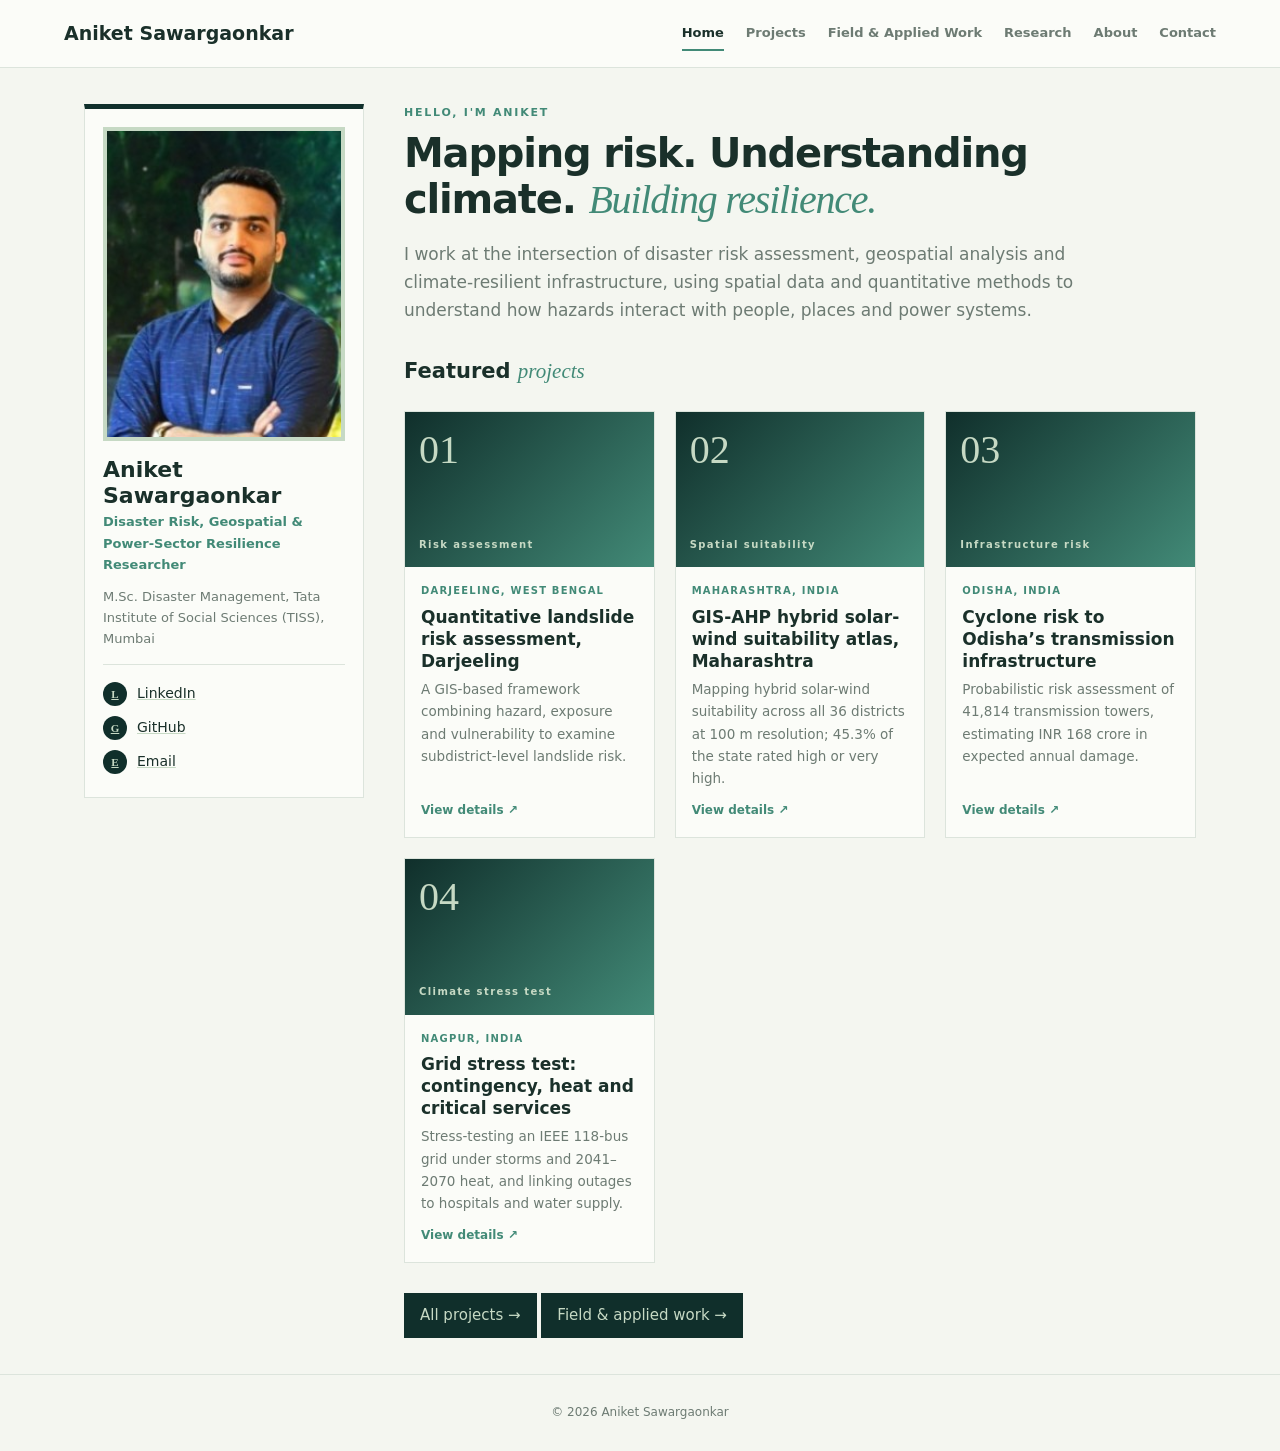
==== index.html @ 89b86b77 "Add files via upload" ====
<!doctype html><html lang="en"><head><meta charset="utf-8"><meta name="viewport" content="width=device-width,initial-scale=1"><title>Aniket Sawargaonkar</title><link rel="stylesheet" href="assets/style.css"></head><body data-page="home"><script src="data/site.js"></script><script src="assets/app.js"></script></body></html>
---- assets/style.css ----
:root{--bg:#f4f6f0;--paper:#fbfcf8;--ink:#1a302a;--muted:#6d7b73;--line:#dce4dc;--forest:#102f2b;--teal:#428a77;--mint:#c6d9c4}
@media(prefers-color-scheme:dark){:root{--bg:#101a18;--paper:#14221e;--ink:#edf2ec;--muted:#a9b8ae;--line:#33443b;--forest:#091c19;--teal:#82bca7;--mint:#38594b}}
*{box-sizing:border-box}body{margin:0;background:var(--bg);color:var(--ink);font:15px/1.65 Inter,system-ui,sans-serif}a{color:inherit;text-decoration:none}
.top{position:sticky;top:0;z-index:9;display:flex;justify-content:space-between;align-items:center;gap:16px;padding:0 5vw;height:68px;background:var(--paper);border-bottom:1px solid var(--line)}
.brand{font-weight:750;font-size:19px}.top nav{display:flex;gap:22px}.top nav a{font-size:13px;color:var(--muted);font-weight:600;padding:6px 0;border-bottom:2px solid transparent}.top nav a:hover,.top nav a.on{color:var(--ink);border-color:var(--teal)}#mb{display:none;background:none;border:0;font-size:22px;color:var(--ink)}
.lay{display:grid;grid-template-columns:280px 1fr;gap:40px;max-width:1240px;margin:auto;padding:36px 5vw}
.side{position:sticky;top:104px;align-self:start;background:var(--paper);border:1px solid var(--line);border-top:5px solid var(--forest);padding:18px}.side img{width:100%;display:block;border:4px solid var(--mint)}.side h2{margin:16px 0 2px;font-size:22px;line-height:1.2}.side .t{margin:0 0 10px;color:var(--teal);font-weight:650;font-size:13px}.side .a{margin:0 0 14px;color:var(--muted);font-size:13px}.side ul{list-style:none;margin:0;padding:12px 0 0;border-top:1px solid var(--line)}.side li a{display:flex;align-items:center;gap:10px;padding:5px 0;font-size:14px;text-decoration:underline;text-decoration-color:var(--mint)}.side i{width:24px;height:24px;border-radius:50%;background:var(--forest);color:var(--mint);display:grid;place-items:center;font:600 11px Georgia}
main h1{font-size:clamp(28px,4vw,40px);line-height:1.15;margin:0 0 10px;letter-spacing:-.03em}main h1 em{font-family:Georgia,serif;color:var(--teal);font-weight:400}main h2{margin:30px 0 8px;font-size:21px}main h2 em{font-family:Georgia,serif;color:var(--teal);font-weight:400}.lead{font-size:17px;color:var(--muted);max-width:680px}.eb{font-size:11px;letter-spacing:.16em;font-weight:800;color:var(--teal);margin:0 0 8px}
.grid{display:grid;grid-template-columns:repeat(auto-fill,minmax(250px,1fr));gap:20px;margin:22px 0}.card{background:var(--paper);border:1px solid var(--line);display:flex;flex-direction:column;transition:.2s}.card:hover{transform:translateY(-4px);box-shadow:0 12px 28px #0002;border-color:var(--teal)}.card img,.ph{width:100%;aspect-ratio:16/10;object-fit:cover}.ph{background:linear-gradient(135deg,var(--forest),var(--teal));color:#c6d9c4;padding:14px;display:flex;flex-direction:column;justify-content:space-between}.ph b{font:400 40px Georgia}.ph span{font-size:10px;letter-spacing:.14em;font-weight:700}.cb{padding:16px;display:flex;flex-direction:column;flex:1}.cb small{color:var(--teal);font-weight:700;font-size:10px;letter-spacing:.12em;text-transform:uppercase}.cb h3{margin:6px 0;font-size:17px;line-height:1.3}.cb p{margin:0 0 12px;color:var(--muted);font-size:13.5px;flex:1}.more{font-size:12px;font-weight:750;color:var(--teal)}
.ctl{display:flex;flex-wrap:wrap;gap:12px;margin-top:20px}.ctl input{flex:1;min-width:200px;padding:10px 14px;border:1px solid var(--line);background:var(--paper);color:var(--ink);font:inherit}.fl button,.btn{padding:9px 15px;border:1px solid var(--line);background:var(--paper);color:var(--ink);font:600 12px inherit;cursor:pointer}.fl button.on,.btn{background:var(--forest);color:#c6d9c4;border-color:var(--forest)}.btn{display:inline-block;margin-top:8px}
.meta{display:grid;grid-template-columns:repeat(auto-fit,minmax(150px,1fr));gap:1px;background:var(--line);border:1px solid var(--line);margin:22px 0}.meta div{background:var(--paper);padding:12px}.meta small{display:block;font-size:10px;letter-spacing:.12em;color:var(--teal);font-weight:800}.crumb{font-size:12px;color:var(--muted);margin-bottom:16px}.crumb a{text-decoration:underline}
.map{border:2px dashed var(--line);padding:30px;text-align:center;color:var(--muted);margin:10px 0;font-size:13px}.map img{max-width:100%}.tags span{display:inline-block;background:var(--mint);color:var(--forest);padding:4px 11px;margin:0 6px 6px 0;font-size:12px;font-weight:650;border-radius:20px}
.box{background:var(--paper);border:1px solid var(--line);padding:14px 18px;margin:10px 0}.box h3{margin:0 0 4px;font-size:16px}.box p{color:var(--muted);margin:2px 0;font-size:14px}
form{display:grid;gap:12px;max-width:560px;margin-top:18px}form input,form textarea{padding:11px 14px;border:1px solid var(--line);background:var(--paper);color:var(--ink);font:inherit}footer{text-align:center;padding:28px;color:var(--muted);font-size:12px;border-top:1px solid var(--line)}
@media(max-width:860px){.lay{grid-template-columns:1fr;gap:24px}.side{position:static;display:grid;grid-template-columns:110px 1fr;gap:4px 16px}.side img{grid-row:1/4}.side ul{grid-column:1/3}#mb{display:block}.top nav{display:none;position:absolute;top:68px;left:0;right:0;background:var(--paper);flex-direction:column;padding:12px 5vw;gap:10px;border-bottom:1px solid var(--line)}.top nav.open{display:flex}}
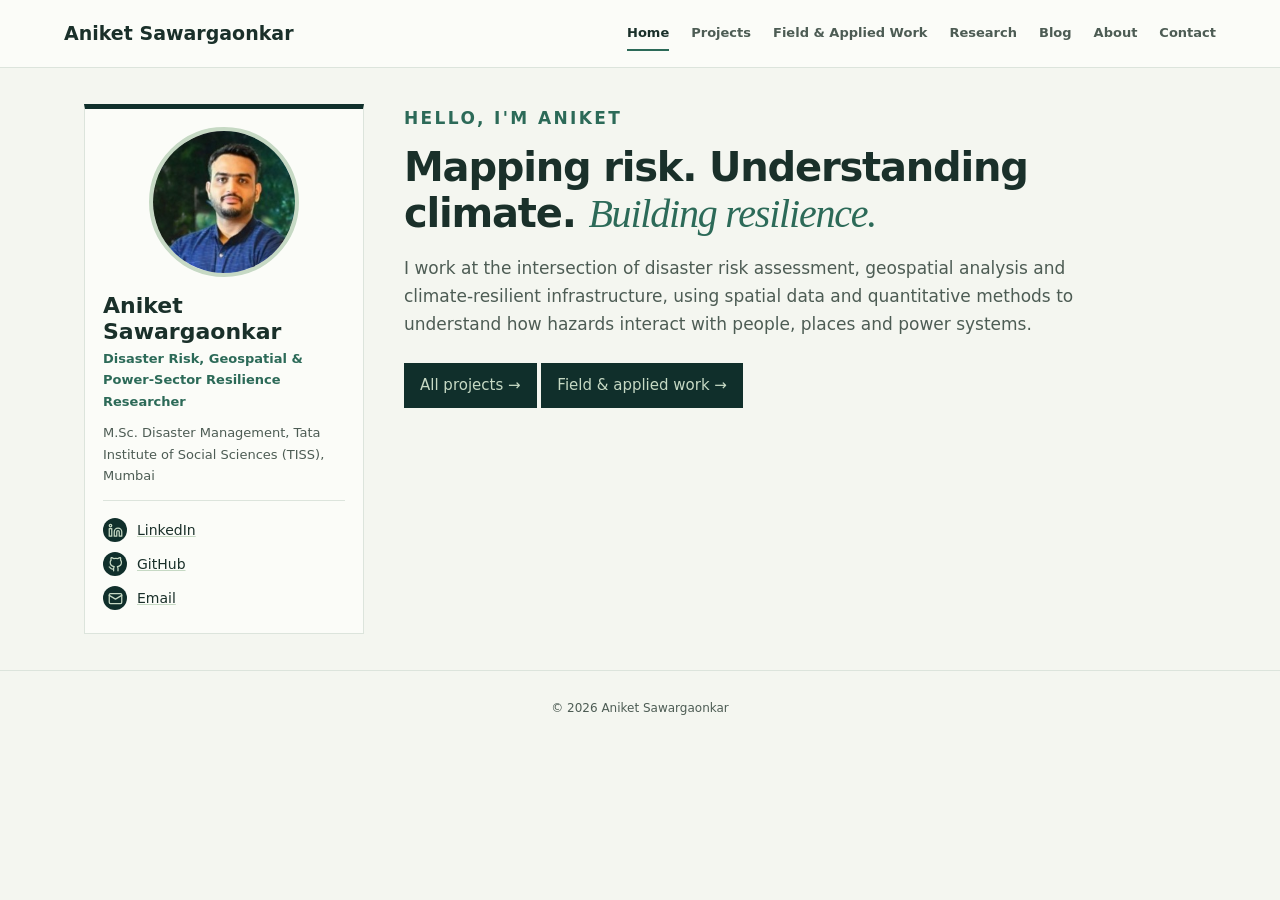
==== commit 2ca6fa28: "V6" ====
--- a/index.html
+++ b/index.html
@@ -1 +1 @@
-<!doctype html><html lang="en"><head><meta charset="utf-8"><meta name="viewport" content="width=device-width,initial-scale=1"><title>Aniket Sawargaonkar</title><link rel="stylesheet" href="assets/style.css"></head><body data-page="home"><script src="data/site.js"></script><script src="assets/app.js"></script></body></html>
+<!doctype html><html lang="en"><head><meta charset="utf-8"><meta name="viewport" content="width=device-width,initial-scale=1"><title>Aniket Sawargaonkar</title><link rel="icon" type="image/png" href="favicon.png?v=2"><link rel="stylesheet" href="assets/style.css"></head><body data-page="home"><script src="data/site.js"></script><script src="assets/app.js"></script></body></html>
--- a/assets/style.css
+++ b/assets/style.css
@@ -1,15 +1,24 @@
-:root{--bg:#f4f6f0;--paper:#fbfcf8;--ink:#1a302a;--muted:#6d7b73;--line:#dce4dc;--forest:#102f2b;--teal:#428a77;--mint:#c6d9c4}
-@media(prefers-color-scheme:dark){:root{--bg:#101a18;--paper:#14221e;--ink:#edf2ec;--muted:#a9b8ae;--line:#33443b;--forest:#091c19;--teal:#82bca7;--mint:#38594b}}
+:root{--bg:#f4f6f0;--paper:#fbfcf8;--ink:#1a302a;--muted:#4d5c54;--line:#dce4dc;--forest:#102f2b;--teal:#428a77;--tt:#2c6a58;--mint:#c6d9c4}
+@media(prefers-color-scheme:dark){:root{--bg:#101a18;--paper:#14221e;--ink:#edf2ec;--muted:#a9b8ae;--line:#33443b;--forest:#091c19;--teal:#82bca7;--tt:#82bca7;--mint:#38594b}}
 *{box-sizing:border-box}body{margin:0;background:var(--bg);color:var(--ink);font:15px/1.65 Inter,system-ui,sans-serif}a{color:inherit;text-decoration:none}
 .top{position:sticky;top:0;z-index:9;display:flex;justify-content:space-between;align-items:center;gap:16px;padding:0 5vw;height:68px;background:var(--paper);border-bottom:1px solid var(--line)}
-.brand{font-weight:750;font-size:19px}.top nav{display:flex;gap:22px}.top nav a{font-size:13px;color:var(--muted);font-weight:600;padding:6px 0;border-bottom:2px solid transparent}.top nav a:hover,.top nav a.on{color:var(--ink);border-color:var(--teal)}#mb{display:none;background:none;border:0;font-size:22px;color:var(--ink)}
+.brand{font-weight:750;font-size:19px}.top nav{display:flex;gap:22px}.top nav a{font-size:13px;color:var(--muted);font-weight:600;padding:6px 0;border-bottom:2px solid transparent}.top nav a:hover,.top nav a.on{color:var(--ink);border-color:var(--tt)}#mb{display:none;background:none;border:0;font-size:22px;color:var(--ink)}
 .lay{display:grid;grid-template-columns:280px 1fr;gap:40px;max-width:1240px;margin:auto;padding:36px 5vw}
-.side{position:sticky;top:104px;align-self:start;background:var(--paper);border:1px solid var(--line);border-top:5px solid var(--forest);padding:18px}.side img{width:100%;display:block;border:4px solid var(--mint)}.side h2{margin:16px 0 2px;font-size:22px;line-height:1.2}.side .t{margin:0 0 10px;color:var(--teal);font-weight:650;font-size:13px}.side .a{margin:0 0 14px;color:var(--muted);font-size:13px}.side ul{list-style:none;margin:0;padding:12px 0 0;border-top:1px solid var(--line)}.side li a{display:flex;align-items:center;gap:10px;padding:5px 0;font-size:14px;text-decoration:underline;text-decoration-color:var(--mint)}.side i{width:24px;height:24px;border-radius:50%;background:var(--forest);color:var(--mint);display:grid;place-items:center;font:600 11px Georgia}
-main h1{font-size:clamp(28px,4vw,40px);line-height:1.15;margin:0 0 10px;letter-spacing:-.03em}main h1 em{font-family:Georgia,serif;color:var(--teal);font-weight:400}main h2{margin:30px 0 8px;font-size:21px}main h2 em{font-family:Georgia,serif;color:var(--teal);font-weight:400}.lead{font-size:17px;color:var(--muted);max-width:680px}.eb{font-size:11px;letter-spacing:.16em;font-weight:800;color:var(--teal);margin:0 0 8px}
-.grid{display:grid;grid-template-columns:repeat(auto-fill,minmax(250px,1fr));gap:20px;margin:22px 0}.card{background:var(--paper);border:1px solid var(--line);display:flex;flex-direction:column;transition:.2s}.card:hover{transform:translateY(-4px);box-shadow:0 12px 28px #0002;border-color:var(--teal)}.card img,.ph{width:100%;aspect-ratio:16/10;object-fit:cover}.ph{background:linear-gradient(135deg,var(--forest),var(--teal));color:#c6d9c4;padding:14px;display:flex;flex-direction:column;justify-content:space-between}.ph b{font:400 40px Georgia}.ph span{font-size:10px;letter-spacing:.14em;font-weight:700}.cb{padding:16px;display:flex;flex-direction:column;flex:1}.cb small{color:var(--teal);font-weight:700;font-size:10px;letter-spacing:.12em;text-transform:uppercase}.cb h3{margin:6px 0;font-size:17px;line-height:1.3}.cb p{margin:0 0 12px;color:var(--muted);font-size:13.5px;flex:1}.more{font-size:12px;font-weight:750;color:var(--teal)}
+.side{position:sticky;top:104px;align-self:start;background:var(--paper);border:1px solid var(--line);border-top:5px solid var(--forest);padding:18px}.side img{width:150px;aspect-ratio:4/5;object-fit:cover;display:block;margin:0 auto;border:4px solid var(--mint)}.side h2{margin:16px 0 2px;font-size:22px;line-height:1.2}.side .t{margin:0 0 10px;color:var(--tt);font-weight:650;font-size:13px}.side .a{margin:0 0 14px;color:var(--muted);font-size:13px}.side ul{list-style:none;margin:0;padding:12px 0 0;border-top:1px solid var(--line)}.side li a{display:flex;align-items:center;gap:10px;padding:5px 0;font-size:14px;text-decoration:underline;text-decoration-color:var(--mint)}.side i{width:24px;height:24px;border-radius:50%;background:var(--forest);color:var(--mint);display:grid;place-items:center;font:600 11px Georgia}
+main h1{font-size:clamp(28px,4vw,40px);line-height:1.15;margin:0 0 10px;letter-spacing:-.03em}main h1 em{font-family:Georgia,serif;color:var(--tt);font-weight:400}main h2{margin:30px 0 8px;font-size:21px}main h2 em{font-family:Georgia,serif;color:var(--tt);font-weight:400}.lead{font-size:17px;color:var(--muted);max-width:680px}.eb{font-size:13px;letter-spacing:.14em;font-weight:800;color:var(--tt);margin:0 0 8px}
+.grid{display:grid;grid-template-columns:repeat(auto-fill,minmax(250px,1fr));gap:20px;margin:22px 0}.card{background:var(--paper);border:1px solid var(--line);display:flex;flex-direction:column;transition:.2s}.card:hover{transform:translateY(-4px);box-shadow:0 12px 28px #0002;border-color:var(--tt)}.card img,.ph{width:100%;aspect-ratio:16/10;object-fit:cover}.ph{background:linear-gradient(135deg,var(--forest),var(--teal));color:#c6d9c4;padding:14px;display:flex;flex-direction:column;justify-content:space-between}.ph b{font:400 40px Georgia}.ph span{font-size:10px;letter-spacing:.14em;font-weight:700}.cb{padding:16px;display:flex;flex-direction:column;flex:1}.cb small{color:var(--tt);font-weight:700;font-size:10px;letter-spacing:.12em;text-transform:uppercase}.cb h3{margin:6px 0;font-size:17px;line-height:1.3}.cb p{margin:0 0 12px;color:var(--muted);font-size:13.5px;flex:1}.more{font-size:12px;font-weight:750;color:var(--tt)}
 .ctl{display:flex;flex-wrap:wrap;gap:12px;margin-top:20px}.ctl input{flex:1;min-width:200px;padding:10px 14px;border:1px solid var(--line);background:var(--paper);color:var(--ink);font:inherit}.fl button,.btn{padding:9px 15px;border:1px solid var(--line);background:var(--paper);color:var(--ink);font:600 12px inherit;cursor:pointer}.fl button.on,.btn{background:var(--forest);color:#c6d9c4;border-color:var(--forest)}.btn{display:inline-block;margin-top:8px}
-.meta{display:grid;grid-template-columns:repeat(auto-fit,minmax(150px,1fr));gap:1px;background:var(--line);border:1px solid var(--line);margin:22px 0}.meta div{background:var(--paper);padding:12px}.meta small{display:block;font-size:10px;letter-spacing:.12em;color:var(--teal);font-weight:800}.crumb{font-size:12px;color:var(--muted);margin-bottom:16px}.crumb a{text-decoration:underline}
+.meta{display:grid;grid-template-columns:repeat(auto-fit,minmax(150px,1fr));gap:1px;background:var(--line);border:1px solid var(--line);margin:22px 0}.meta div{background:var(--paper);padding:12px}.meta small{display:block;font-size:10px;letter-spacing:.12em;color:var(--tt);font-weight:800}.crumb{font-size:12px;color:var(--muted);margin-bottom:16px}.crumb a{text-decoration:underline}
 .map{border:2px dashed var(--line);padding:30px;text-align:center;color:var(--muted);margin:10px 0;font-size:13px}.map img{max-width:100%}.tags span{display:inline-block;background:var(--mint);color:var(--forest);padding:4px 11px;margin:0 6px 6px 0;font-size:12px;font-weight:650;border-radius:20px}
 .box{background:var(--paper);border:1px solid var(--line);padding:14px 18px;margin:10px 0}.box h3{margin:0 0 4px;font-size:16px}.box p{color:var(--muted);margin:2px 0;font-size:14px}
 form{display:grid;gap:12px;max-width:560px;margin-top:18px}form input,form textarea{padding:11px 14px;border:1px solid var(--line);background:var(--paper);color:var(--ink);font:inherit}footer{text-align:center;padding:28px;color:var(--muted);font-size:12px;border-top:1px solid var(--line)}
-@media(max-width:860px){.lay{grid-template-columns:1fr;gap:24px}.side{position:static;display:grid;grid-template-columns:110px 1fr;gap:4px 16px}.side img{grid-row:1/4}.side ul{grid-column:1/3}#mb{display:block}.top nav{display:none;position:absolute;top:68px;left:0;right:0;background:var(--paper);flex-direction:column;padding:12px 5vw;gap:10px;border-bottom:1px solid var(--line)}.top nav.open{display:flex}}
+@media(max-width:860px){.lay{grid-template-columns:1fr;gap:24px}.side{position:static;display:grid;grid-template-columns:110px 1fr;gap:4px 16px}.side img{grid-row:1/4;width:100%}.side ul{grid-column:1/3}#mb{display:block}.top nav{display:none;position:absolute;top:68px;left:0;right:0;background:var(--paper);flex-direction:column;padding:12px 5vw;gap:10px;border-bottom:1px solid var(--line)}.top nav.open{display:flex}}
+.hi{font-size:17px;letter-spacing:.14em;margin-bottom:12px}.side i svg{display:block}.cb small,.meta small{font-size:11px}details.box summary{cursor:pointer;font-weight:650;font-size:15px;list-style:none}details.box summary::after{content:'+';float:right;color:var(--tt);font-size:20px;line-height:1}details[open].box summary::after{content:'−'}details.box p{margin:10px 0}details.box:hover{border-color:var(--teal)}
+.side img{width:150px;height:150px;aspect-ratio:1;border-radius:50%;object-position:center 20%}
+@media(max-width:860px){.side img{width:100px;height:100px}}
+.im{position:relative}.im img{display:block}.ov{position:absolute;left:12px;bottom:12px;background:rgba(16,47,43,.88);color:#fff;font:700 11px/1 Inter,system-ui,sans-serif;letter-spacing:.14em;text-transform:uppercase;padding:7px 10px;border-radius:3px}
+.side img{width:150px;height:150px;aspect-ratio:1;border-radius:50%;object-position:center 20%}
+@media(max-width:860px){.side img{width:100px;height:100px}}
+.im{position:relative}.im img{display:block}.ov{position:absolute;left:12px;bottom:12px;background:rgba(16,47,43,.88);color:#fff;font:700 11px/1 Inter,system-ui,sans-serif;letter-spacing:.14em;text-transform:uppercase;padding:7px 10px;border-radius:3px}
+a.box{display:block}a.box:hover{border-color:var(--tt);transform:translateY(-2px)}.rw p{margin:2px 0 8px}
+.si{max-width:100%;display:block;margin:10px 0 14px;border:1px solid var(--line)}
